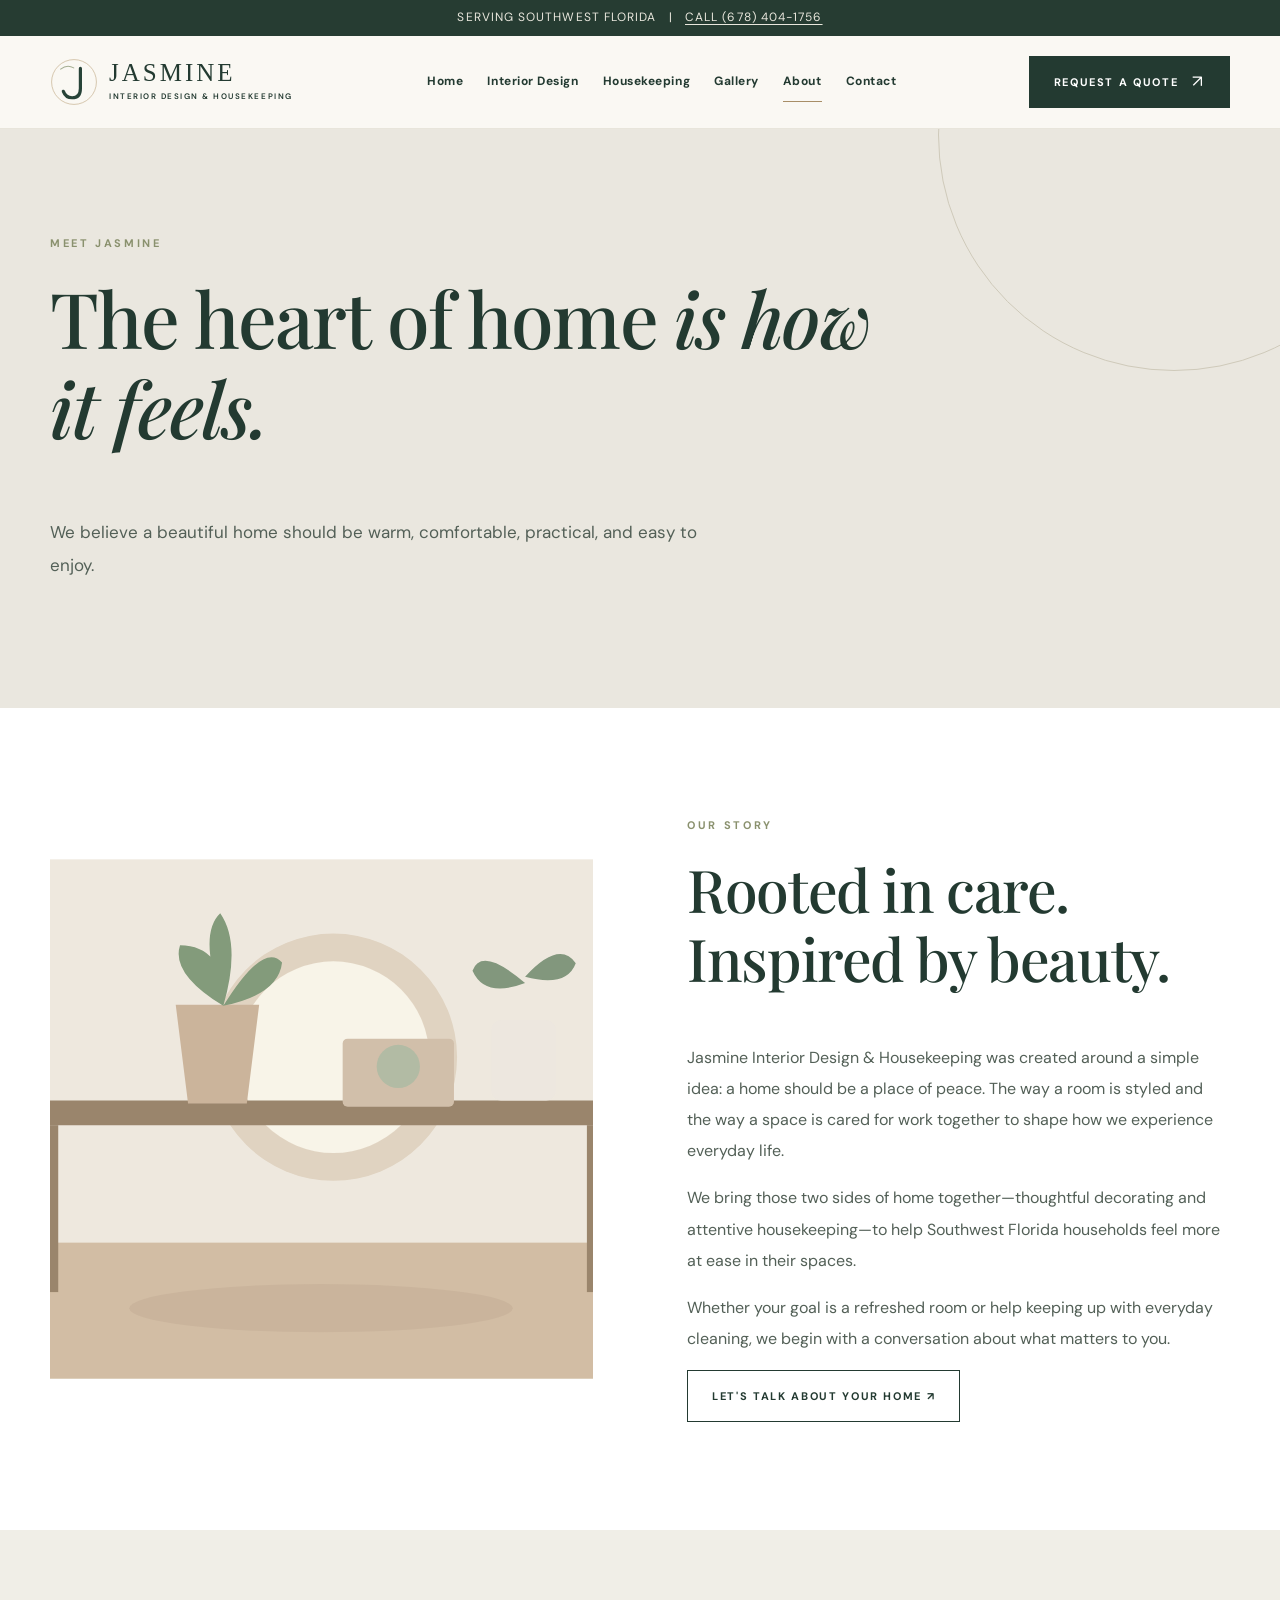
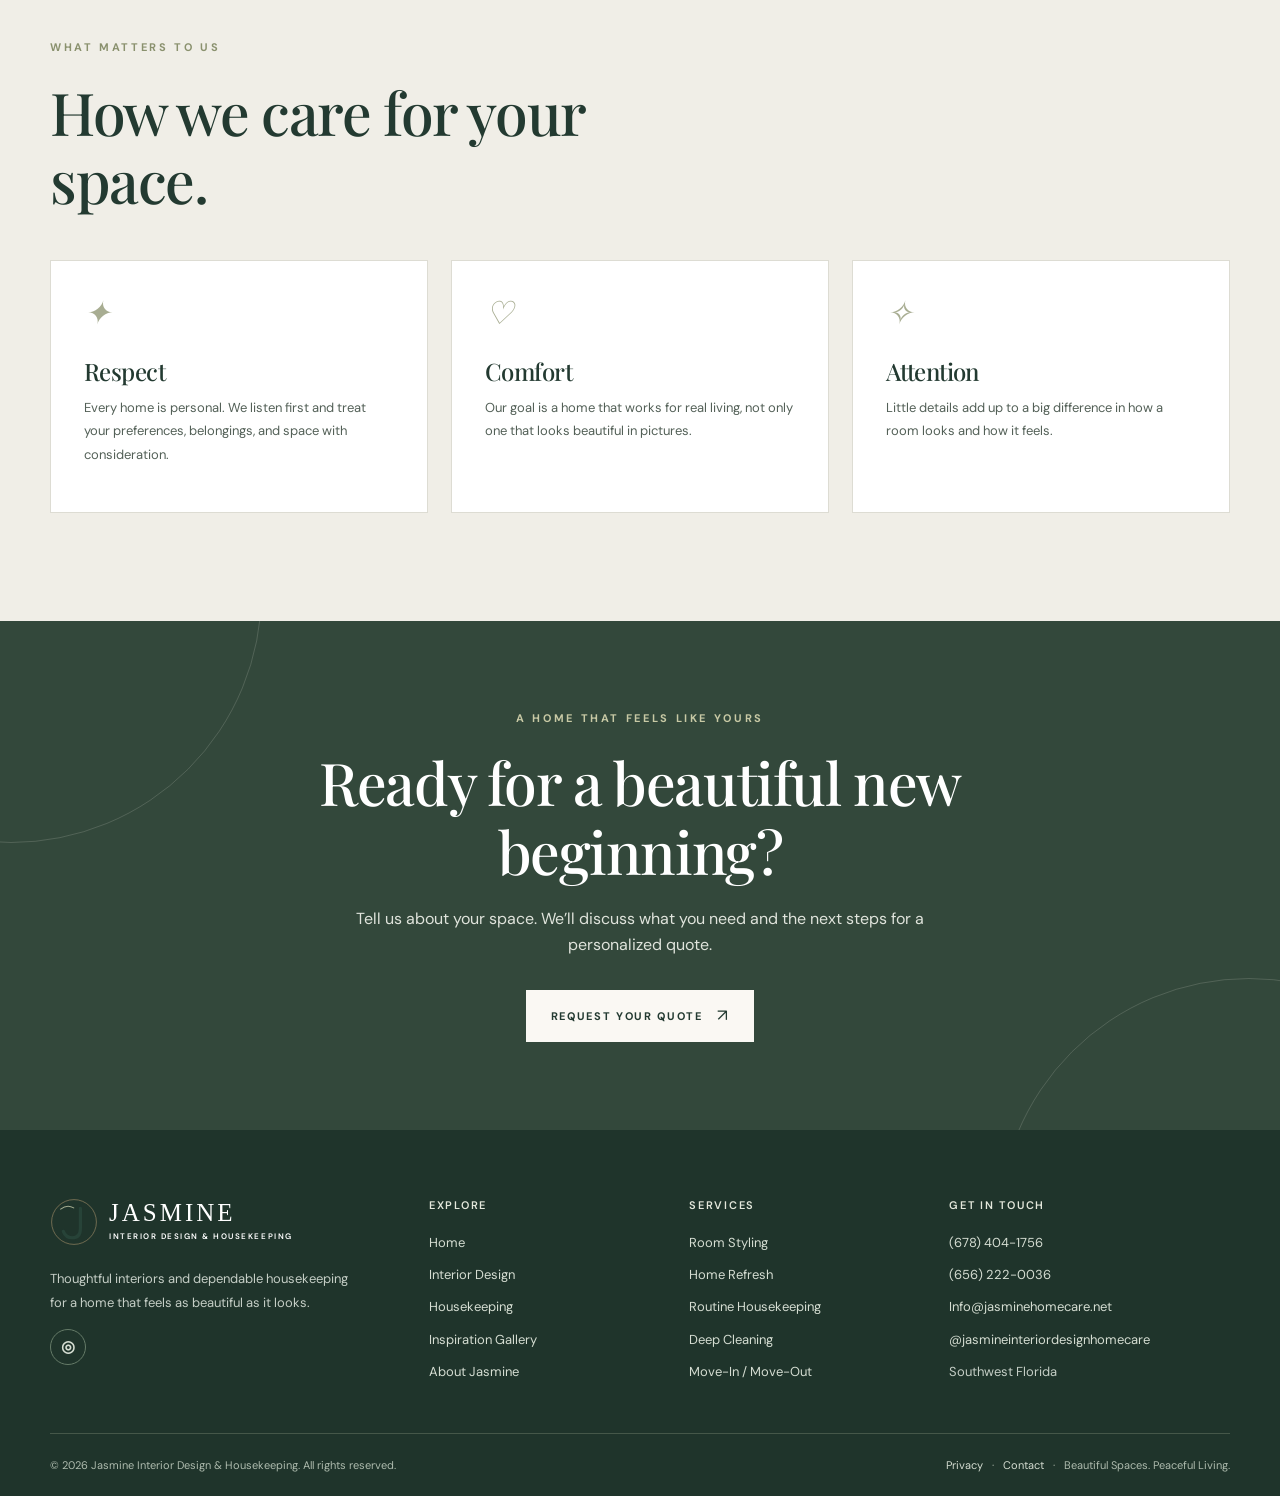
==== about.html @ 0d12ba1d "Initial commit via Netlify [skip ci]" ====
<!doctype html><html lang="en"><head><meta charset="utf-8"><meta name="viewport" content="width=device-width,initial-scale=1"><meta name="theme-color" content="#233a31"><title>About Jasmine | Interior Design &amp; Housekeeping</title><meta name="description" content="Learn about Jasmine Interior Design &amp; Housekeeping, serving Southwest Florida with thoughtful home styling and housekeeping."><link rel="icon" type="image/svg+xml" href="assets/favicon.svg"><link rel="canonical" href="https://jasminehomecare.net/about.html"><link rel="stylesheet" href="assets/site.css"><meta property="og:type" content="website"><meta property="og:title" content="About Jasmine | Interior Design &amp; Housekeeping"><meta property="og:description" content="Learn about Jasmine Interior Design &amp; Housekeeping, serving Southwest Florida with thoughtful home styling and housekeeping."><meta property="og:url" content="https://jasminehomecare.net/about.html"><script type="application/ld+json">{"@context":"https://schema.org","@type":"HomeAndConstructionBusiness","name":"Jasmine Interior Design & Housekeeping","url":"https://jasminehomecare.net","telephone":["+1-678-404-1756","+1-656-222-0036"],"email":"Info@jasminehomecare.net","areaServed":{"@type":"Place","name":"Southwest Florida"},"sameAs":["https://www.instagram.com/jasmineinteriordesignhomecare/"]}</script></head><body><a class="skip-link" href="#main">Skip to content</a><div class="site-announcement">SERVING SOUTHWEST FLORIDA &nbsp; | &nbsp; <a href="tel:+16784041756">CALL (678) 404-1756</a></div><header class="header"><div class="nav container"><a class="brand" href="index.html" aria-label="Jasmine home"><img class="brand-mark" src="assets/logo.svg" alt=""><span class="brand-copy">JASMINE<small>INTERIOR DESIGN & HOUSEKEEPING</small></span></a><nav id="site-menu" class="nav-links" aria-label="Main navigation"><a href="index.html">Home</a><a href="interior-design.html">Interior Design</a><a href="housekeeping.html">Housekeeping</a><a href="gallery.html">Gallery</a><a href="about.html" aria-current="page">About</a><a href="contact.html">Contact</a></nav><div class="nav-actions"><a href="contact.html" class="btn">Request a Quote <span class="arrow">↗</span></a><button class="mobile-toggle" type="button" aria-controls="site-menu" aria-expanded="false" aria-label="Open navigation">☰</button></div></div></header><main id="main"><section class="page-hero"><div class="container"><span class="eyebrow">MEET JASMINE</span><h1>The heart of home <em>is how it feels.</em></h1><p>We believe a beautiful home should be warm, comfortable, practical, and easy to enjoy.</p></div></section><section class="section section--white"><div class="container split-feature"><div><img class="" src="https://images.unsplash.com/photo-1600566753190-17f0baa2a6c3?auto=format&fit=crop&w=1100&q=82" data-fallback="assets/images/styling.svg" alt="Warm, welcoming interior accents" loading="lazy" decoding="async"></div><div><span class="eyebrow">OUR STORY</span><h2>Rooted in care.<br>Inspired by beauty.</h2><p>Jasmine Interior Design & Housekeeping was created around a simple idea: a home should be a place of peace. The way a room is styled and the way a space is cared for work together to shape how we experience everyday life.</p><p>We bring those two sides of home together—thoughtful decorating and attentive housekeeping—to help Southwest Florida households feel more at ease in their spaces.</p><p>Whether your goal is a refreshed room or help keeping up with everyday cleaning, we begin with a conversation about what matters to you.</p><a class="btn btn--outline" href="contact.html">Let's Talk About Your Home ↗</a></div></div></section><section class="section section--muted"><div class="container"><div class="section-heading"><div><span class="eyebrow">WHAT MATTERS TO US</span><h2>How we care for your space.</h2></div></div><div class="tiles"><div class="tile"><span class="tile-symbol">✦</span><h3>Respect</h3><p>Every home is personal. We listen first and treat your preferences, belongings, and space with consideration.</p></div><div class="tile"><span class="tile-symbol">♡</span><h3>Comfort</h3><p>Our goal is a home that works for real living, not only one that looks beautiful in pictures.</p></div><div class="tile"><span class="tile-symbol">✧</span><h3>Attention</h3><p>Little details add up to a big difference in how a room looks and how it feels.</p></div></div></div></section><section class="quote-banner"><div class="container"><span class="eyebrow">A HOME THAT FEELS LIKE YOURS</span><h2>Ready for a beautiful new beginning?</h2><p>Tell us about your space. We’ll discuss what you need and the next steps for a personalized quote.</p><a href="contact.html" class="btn btn--light">Request Your Quote <span class="arrow">↗</span></a></div></section></main><footer class="footer"><div class="container"><div class="footer-main"><div><a class="brand" href="index.html"><img class="brand-mark" src="assets/logo.svg" alt=""><span class="brand-copy">JASMINE<small>INTERIOR DESIGN & HOUSEKEEPING</small></span></a><p style="max-width:300px;margin-top:21px">Thoughtful interiors and dependable housekeeping for a home that feels as beautiful as it looks.</p><a class="social-circle" href="https://www.instagram.com/jasmineinteriordesignhomecare/" aria-label="Jasmine on Instagram" target="_blank" rel="noopener noreferrer">◎</a></div><div><h4>Explore</h4><div class="footer-links"><a href="index.html">Home</a><a href="interior-design.html">Interior Design</a><a href="housekeeping.html">Housekeeping</a><a href="gallery.html">Inspiration Gallery</a><a href="about.html">About Jasmine</a></div></div><div><h4>Services</h4><div class="footer-links"><a href="interior-design.html">Room Styling</a><a href="interior-design.html">Home Refresh</a><a href="housekeeping.html">Routine Housekeeping</a><a href="housekeeping.html">Deep Cleaning</a><a href="housekeeping.html">Move-In / Move-Out</a></div></div><div><h4>Get in touch</h4><div class="footer-links"><a href="tel:+16784041756">(678) 404-1756</a><a href="tel:+16562220036">(656) 222-0036</a><a href="mailto:Info@jasminehomecare.net">Info@jasminehomecare.net</a><a href="https://www.instagram.com/jasmineinteriordesignhomecare/" target="_blank" rel="noopener noreferrer">@jasmineinteriordesignhomecare</a><span style="font-size:13px;color:#c5cec6">Southwest Florida</span></div></div></div><div class="footer-bottom"><span>© <span id="year">2026</span> Jasmine Interior Design & Housekeeping. All rights reserved.</span><span><a href="privacy.html">Privacy</a> &nbsp; · &nbsp; <a href="contact.html">Contact</a> &nbsp; · &nbsp; Beautiful Spaces. Peaceful Living.</span></div></div></footer><script src="assets/site.js" defer></script><script>document.getElementById('year').textContent=new Date().getFullYear()</script></body></html>
---- assets/site.css ----
@import url('https://fonts.googleapis.com/css2?family=DM+Sans:wght@400;500;600;700&family=Manrope:wght@400;500;600;700&family=Playfair+Display:wght@400;500;600&display=swap');
:root{--ink:#233a31;--ink2:#45564d;--sage:#94a18b;--gold:#a88e67;--ivory:#f9f7f2;--cream:#efece4;--white:#fff;--line:#dddcd3;--radius:6px;--shadow:0 18px 55px rgba(22,40,30,.09)}*{box-sizing:border-box}html{scroll-behavior:smooth}body{margin:0;background:var(--ivory);color:var(--ink);font-family:'DM Sans',Arial,sans-serif;line-height:1.65}img{max-width:100%;display:block}a{color:inherit}button,input,select,textarea{font:inherit}button{cursor:pointer}h1,h2,h3,h4,p{margin-top:0}h1,h2,h3,.serif{font-family:'Playfair Display',Georgia,serif;font-weight:500;line-height:1.17;letter-spacing:-.024em}h1{font-size:clamp(3.2rem,6.1vw,6.8rem)}h2{font-size:clamp(2.35rem,4.6vw,4.35rem)}h3{font-size:clamp(1.45rem,2vw,2rem)}p{color:#536057}a{text-decoration:none}a:hover{color:#8b7758}.container{width:min(1180px,calc(100% - 52px));margin-inline:auto}.eyebrow{display:block;color:#8a916e;font-size:11px;letter-spacing:.24em;font-weight:700;text-transform:uppercase;margin-bottom:21px}.eyebrow--light{color:#dbd3b9}.site-announcement{background:#263c32;color:#e9e7dd;text-align:center;font-size:12px;padding:8px 18px;letter-spacing:.09em}.site-announcement a{text-decoration:underline;text-underline-offset:3px}.header{position:relative;z-index:10;background:#faf8f3;border-bottom:1px solid #e8e5db}.nav{height:92px;display:flex;align-items:center;justify-content:space-between;gap:30px}.brand{display:flex;align-items:center;gap:11px;min-width:245px}.brand-mark{width:48px;height:48px;flex:0 0 auto}.brand-copy{font-family:Georgia,serif;font-size:25px;line-height:1;letter-spacing:.12em;color:var(--ink)}.brand-copy small{font:600 8px/1.7 'DM Sans',sans-serif;letter-spacing:.19em;display:block;margin-top:5px}.nav-links{display:flex;align-items:center;gap:24px}.nav-links a{font-size:12px;font-weight:700;white-space:nowrap;letter-spacing:.045em;position:relative}.nav-links a[aria-current="page"]:after{content:'';position:absolute;left:0;right:0;bottom:-10px;height:1px;background:var(--gold)}.nav-actions{display:flex;align-items:center;gap:12px}.btn{display:inline-flex;align-items:center;justify-content:center;gap:14px;min-height:52px;padding:15px 24px;background:var(--ink);border:1px solid var(--ink);color:white;font-size:11px;letter-spacing:.15em;text-transform:uppercase;font-weight:700;transition:transform .22s,background .22s,color .22s;white-space:nowrap}.btn:hover{transform:translateY(-2px);background:#3c5749;color:#fff}.btn--outline{background:transparent;border-color:var(--ink);color:var(--ink)}.btn--outline:hover{color:white;background:var(--ink)}.btn--light{background:#faf8f3;color:var(--ink);border-color:#faf8f3}.btn--light:hover{color:var(--ink);background:#e6dfd1}.arrow{font-size:17px;font-weight:400;line-height:1}.mobile-toggle{display:none;background:none;border:none;padding:8px;color:var(--ink);font-size:24px}.hero{position:relative;min-height:705px;display:grid;grid-template-columns:47% 53%;background:var(--cream);overflow:hidden}.hero-copy{z-index:1;display:flex;flex-direction:column;justify-content:center;padding:70px max(45px,calc((100vw - 1180px)/2)) 70px max(26px,calc((100vw - 1180px)/2));padding-right:35px}.hero-copy h1{margin:0 0 30px;max-width:600px}.hero-copy h1 em{font-style:italic;color:#87977d}.hero-copy p{font-size:16px;max-width:410px;line-height:1.85}.hero-buttons{display:flex;flex-wrap:wrap;gap:13px;margin-top:30px}.hero-photo{position:relative;min-height:560px}.cover-photo{position:absolute;inset:0;width:100%;height:100%;object-fit:cover}.hero-photo:after{content:'';position:absolute;inset:0;background:linear-gradient(90deg,rgba(239,236,228,.07),transparent 35%)}.float-caption{position:absolute;left:-50px;bottom:43px;z-index:1;background:#fffaf3;padding:25px 30px;box-shadow:var(--shadow);min-width:238px}.float-caption b{display:block;font:italic 24px Georgia,serif}.float-caption span{font-size:11px;color:#788073;text-transform:uppercase;letter-spacing:.13em}.trust-strip{background:#faf9f5;border-bottom:1px solid var(--line)}.trust-inner{display:grid;grid-template-columns:repeat(3,1fr);gap:18px;padding:30px 0}.trust-inner div{display:flex;align-items:center;justify-content:center;gap:15px;border-right:1px solid var(--line);font-size:12px;letter-spacing:.07em;font-weight:700}.trust-inner div:last-child{border:0}.mini-icon{width:33px;height:33px;border-radius:50%;display:grid;place-items:center;background:#eaece3;color:#778a72;font-size:19px}.section{padding:108px 0}.section--muted{background:#f0eee7}.section--white{background:white}.section-heading{display:flex;justify-content:space-between;align-items:end;gap:28px;margin-bottom:45px}.section-heading h2{max-width:650px;margin-bottom:0}.section-heading p{max-width:355px;margin-bottom:2px}.card-grid{display:grid;grid-template-columns:repeat(2,1fr);gap:27px}.service-card{background:white;border:1px solid #e8e5de;overflow:hidden}.photo-box{position:relative;overflow:hidden;background:#e5e4d9}.service-card .photo-box{height:330px}.photo-box img{width:100%;height:100%;object-fit:cover;transition:transform .55s}.service-card:hover img,.gallery-card:hover img{transform:scale(1.045)}.service-card-copy{padding:32px 35px 38px;display:flex;justify-content:space-between;gap:25px;align-items:center}.service-card-copy p{font-size:14px;margin:9px 0 0}.text-link{font-size:11px;text-transform:uppercase;letter-spacing:.15em;border-bottom:1px solid currentColor;padding-bottom:7px;font-weight:700;white-space:nowrap}.intro-grid{display:grid;grid-template-columns:1fr 1fr;gap:9%;align-items:center}.intro-visual{position:relative;padding:0 0 36px 40px}.intro-visual:before{content:'';position:absolute;left:0;top:40px;bottom:0;right:40px;border:1px solid #b4aa94}.intro-visual img{position:relative;width:100%;height:580px;object-fit:cover}.intro-text p{max-width:525px;line-height:1.95}.detail-list{display:grid;grid-template-columns:repeat(2,1fr);gap:17px 29px;margin:36px 0}.detail-list span{font-size:13px;font-weight:700;display:flex;align-items:center;gap:10px}.detail-list span:before{content:'✦';color:#9a9c77;font-size:14px}.numbers{background:var(--ink);color:white;padding:70px 0}.numbers-inner{display:grid;grid-template-columns:repeat(3,1fr);gap:36px;text-align:center}.numbers b{display:block;font:400 36px Georgia,serif;margin-bottom:8px}.numbers span{color:#d5dbd2;font-size:12px;letter-spacing:.09em}.steps{display:grid;grid-template-columns:repeat(3,1fr);gap:32px}.step{border-top:1px solid #c9c9be;padding-top:25px}.step-num{font:italic 37px Georgia,serif;color:#a3aa96;display:block;margin-bottom:20px}.step p{font-size:14px}.quote-banner{background:#33483b;color:white;padding:88px 0;text-align:center;position:relative;overflow:hidden}.quote-banner:before,.quote-banner:after{content:'';position:absolute;border:1px solid rgba(222,223,210,.18);width:500px;height:500px;border-radius:50%;top:-280px;left:-240px}.quote-banner:after{left:auto;right:-220px;top:auto;bottom:-350px}.quote-banner .eyebrow{color:#c8c9a5}.quote-banner h2{max-width:780px;margin:0 auto 20px}.quote-banner p{color:#e0e4dc;max-width:580px;margin:0 auto 31px}.footer{background:#1f342b;color:#e4e8dc;padding:68px 0 22px}.footer-main{display:grid;grid-template-columns:1.55fr 1fr 1fr 1.3fr;gap:44px}.footer h4{font:600 11px 'DM Sans',sans-serif;letter-spacing:.16em;text-transform:uppercase;margin-bottom:20px}.footer p{color:#c5cec6;font-size:13px;line-height:1.9}.footer a{color:#d5ddd2;font-size:13px}.footer a:hover{color:white;text-decoration:underline}.footer .brand-copy{color:white}.footer-links{display:grid;gap:11px}.footer-bottom{display:flex;justify-content:space-between;gap:20px;border-top:1px solid #455749;margin-top:50px;padding-top:22px;font-size:11px;color:#aebbae}.footer-bottom a{font-size:11px}.page-hero{background:#eae7df;padding:105px 0 110px;position:relative;overflow:hidden}.page-hero:after{content:'';width:470px;height:470px;border:1px solid #cfcaba;position:absolute;right:-130px;top:-230px;border-radius:50%}.page-hero .container{position:relative;z-index:1}.page-hero h1{font-size:clamp(3.6rem,6vw,6.5rem);max-width:830px}.page-hero p{max-width:650px;font-size:17px;line-height:1.9}.split-feature{display:grid;grid-template-columns:1fr 1fr;align-items:center;gap:8%}.split-feature img{height:520px;width:100%;object-fit:cover}.split-feature p{line-height:1.95}.pill-label{font-size:11px;text-transform:uppercase;letter-spacing:.18em;color:var(--gold);font-weight:700}.tiles{display:grid;grid-template-columns:repeat(3,1fr);gap:23px}.tile{background:white;border:1px solid var(--line);padding:33px;min-height:245px}.tile .tile-symbol{font:italic 32px Georgia,serif;color:#a8ad92}.tile h3{font-size:24px;margin-top:24px;margin-bottom:11px}.tile p{font-size:13px;line-height:1.8}.gallery-grid{display:grid;grid-template-columns:repeat(3,1fr);gap:23px}.gallery-card{background:#fff;border:1px solid var(--line)}.gallery-card .photo-box{height:255px}.gallery-card div:last-child{padding:19px 23px}.gallery-card h3{font-size:21px;margin:0 0 5px}.gallery-card p{font-size:12px;margin:0}.filters{display:flex;gap:9px;flex-wrap:wrap;margin:0 0 30px}.filter-btn{padding:11px 18px;background:transparent;border:1px solid #bbc1b4;font-size:12px;color:var(--ink)}.filter-btn[aria-pressed="true"]{background:var(--ink);color:#fff;border-color:var(--ink)}.notice{padding:16px 22px;background:#e5ebe2;font-size:13px;border-left:3px solid #8a9a84;color:#405347;margin-bottom:34px}.contact-layout{display:grid;grid-template-columns:1fr 1.22fr;gap:8%;align-items:start}.contact-aside{padding-top:10px}.contact-aside h2{font-size:clamp(2.4rem,4vw,4rem)}.contact-details{display:grid;gap:24px;margin-top:38px}.contact-item{padding-bottom:21px;border-bottom:1px solid var(--line)}.contact-item small{font-size:10px;letter-spacing:.17em;color:#859083;text-transform:uppercase;font-weight:700;display:block;margin-bottom:8px}.contact-item a{font-size:18px}.contact-form{background:white;border:1px solid #e1dfd5;padding:42px;box-shadow:var(--shadow)}.contact-form h3{margin-bottom:8px;font-size:32px}.contact-form p{font-size:13px;margin-bottom:27px}.form-grid{display:grid;grid-template-columns:1fr 1fr;gap:20px}.form-field{display:flex;flex-direction:column;gap:7px;margin-bottom:19px}.form-field.full{grid-column:1/-1}.form-field label{font-weight:700;color:#3d5043;font-size:12px}.form-field input,.form-field select,.form-field textarea{width:100%;padding:14px 15px;border:1px solid #d5d8ce;border-radius:0;background:#fbfaf7;color:var(--ink);outline-offset:2px;font-size:14px}.form-field textarea{min-height:122px;resize:vertical}.form-field input:focus,.form-field select:focus,.form-field textarea:focus{border-color:#7f8e79;outline:2px solid #c5d1c1}.form-note{font-size:12px;color:#718071;margin:17px 0 0}.form-actions{display:flex;flex-wrap:wrap;gap:10px;align-items:center}.status{margin-top:12px;font-size:13px;min-height:20px}.faq{max-width:900px;margin:auto}.faq details{border-bottom:1px solid var(--line);padding:22px 0}.faq summary{cursor:pointer;font:500 22px Georgia,serif;list-style:none;display:flex;justify-content:space-between;gap:20px}.faq summary::-webkit-details-marker{display:none}.faq summary:after{content:'+';font:400 24px sans-serif}.faq details[open] summary:after{content:'−'}.faq details p{padding-top:16px;font-size:14px;margin:0;line-height:1.9;max-width:720px}.social-circle{border:1px solid #657b68;border-radius:50%;width:36px;height:36px;display:inline-flex;align-items:center;justify-content:center;font-weight:700;font-size:16px!important}.skip-link{position:absolute;left:-9999px;top:10px;background:white;padding:12px;z-index:100}.skip-link:focus{left:10px}.img-caption{font-size:11px;color:#69766c;letter-spacing:.04em;margin-top:12px}.small-list{padding-left:20px;color:#536057;font-size:14px;line-height:2}.legal{max-width:840px}.legal h2{font-size:32px;margin-top:35px}.legal p,.legal li{font-size:14px;line-height:1.9}.spacer{height:15px}@media(max-width:1150px){.nav-links{gap:15px}.nav-links a{font-size:11px}.brand{min-width:210px}.brand-copy{font-size:22px}.nav-actions .btn{padding:12px 14px}.footer-main{gap:26px}}@media(max-width:990px){.nav{height:80px}.mobile-toggle{display:block}.nav-links{position:absolute;display:none;top:100%;left:0;right:0;background:#faf8f3;padding:25px 26px 30px;box-shadow:0 20px 30px #00000017;border-bottom:1px solid var(--line);flex-direction:column;align-items:stretch;gap:20px}.nav-links.is-open{display:flex}.nav-links a{font-size:14px}.nav-links a[aria-current="page"]:after{bottom:-4px;right:auto;width:36px}.hero{grid-template-columns:50% 50%;min-height:600px}.hero-copy{padding-left:27px}.hero-copy h1{font-size:clamp(3.1rem,5vw,5rem)}.float-caption{left:18px}.footer-main{grid-template-columns:repeat(2,1fr)}.section{padding:75px 0}.contact-layout{gap:35px}}@media(max-width:700px){.container{width:min(100% - 36px,1180px)}.site-announcement{font-size:10px}.nav-actions .btn{display:none}.nav{height:72px}.brand{min-width:0}.brand-mark{height:41px;width:41px}.brand-copy{font-size:21px}.brand-copy small{font-size:7px}.hero{display:flex;flex-direction:column;min-height:0}.hero-copy{order:2;padding:53px 22px 65px}.hero-copy h1{font-size:clamp(3.55rem,13vw,5.3rem)}.hero-photo{order:1;min-height:370px}.float-caption{left:auto;right:18px;bottom:-18px;padding:17px 20px;min-width:190px}.float-caption b{font-size:20px}.trust-inner{grid-template-columns:1fr;gap:10px;padding:20px 0}.trust-inner div{justify-content:flex-start;border:none;padding:6px}.section{padding:69px 0}.section-heading{align-items:start;flex-direction:column;margin-bottom:30px;gap:15px}.section-heading h2{font-size:clamp(2.55rem,10vw,4rem)}.card-grid,.intro-grid,.split-feature,.contact-layout{grid-template-columns:1fr;gap:40px}.service-card .photo-box{height:270px}.service-card-copy{padding:25px;align-items:start;flex-direction:column;gap:12px}.intro-visual{padding:0 0 25px 25px}.intro-visual img,.split-feature img{height:370px}.detail-list{grid-template-columns:1fr 1fr;gap:15px}.steps,.tiles,.gallery-grid{grid-template-columns:1fr}.numbers-inner{grid-template-columns:1fr;gap:27px}.numbers{padding:45px 0}.quote-banner{padding:75px 0}.quote-banner h2{font-size:2.8rem}.page-hero{padding:70px 0}.page-hero h1{font-size:clamp(3.1rem,12vw,5rem)}.footer-main{grid-template-columns:1fr 1fr;gap:35px}.footer-main>div:first-child{grid-column:1/-1}.footer-bottom{flex-direction:column}.gallery-card .photo-box{height:290px}.contact-form{padding:25px 22px}.form-grid{grid-template-columns:1fr;gap:0}.form-field.full{grid-column:auto}.faq summary{font-size:19px}}@media(max-width:420px){.footer-main{grid-template-columns:1fr}.hero-buttons{align-items:stretch;flex-direction:column}.btn{width:100%}.detail-list{grid-template-columns:1fr}.float-caption{bottom:-27px}.hero-copy{padding-top:62px}}@media(prefers-reduced-motion:reduce){html{scroll-behavior:auto}*,*:before,*:after{animation-duration:.01ms!important;transition-duration:.01ms!important}}
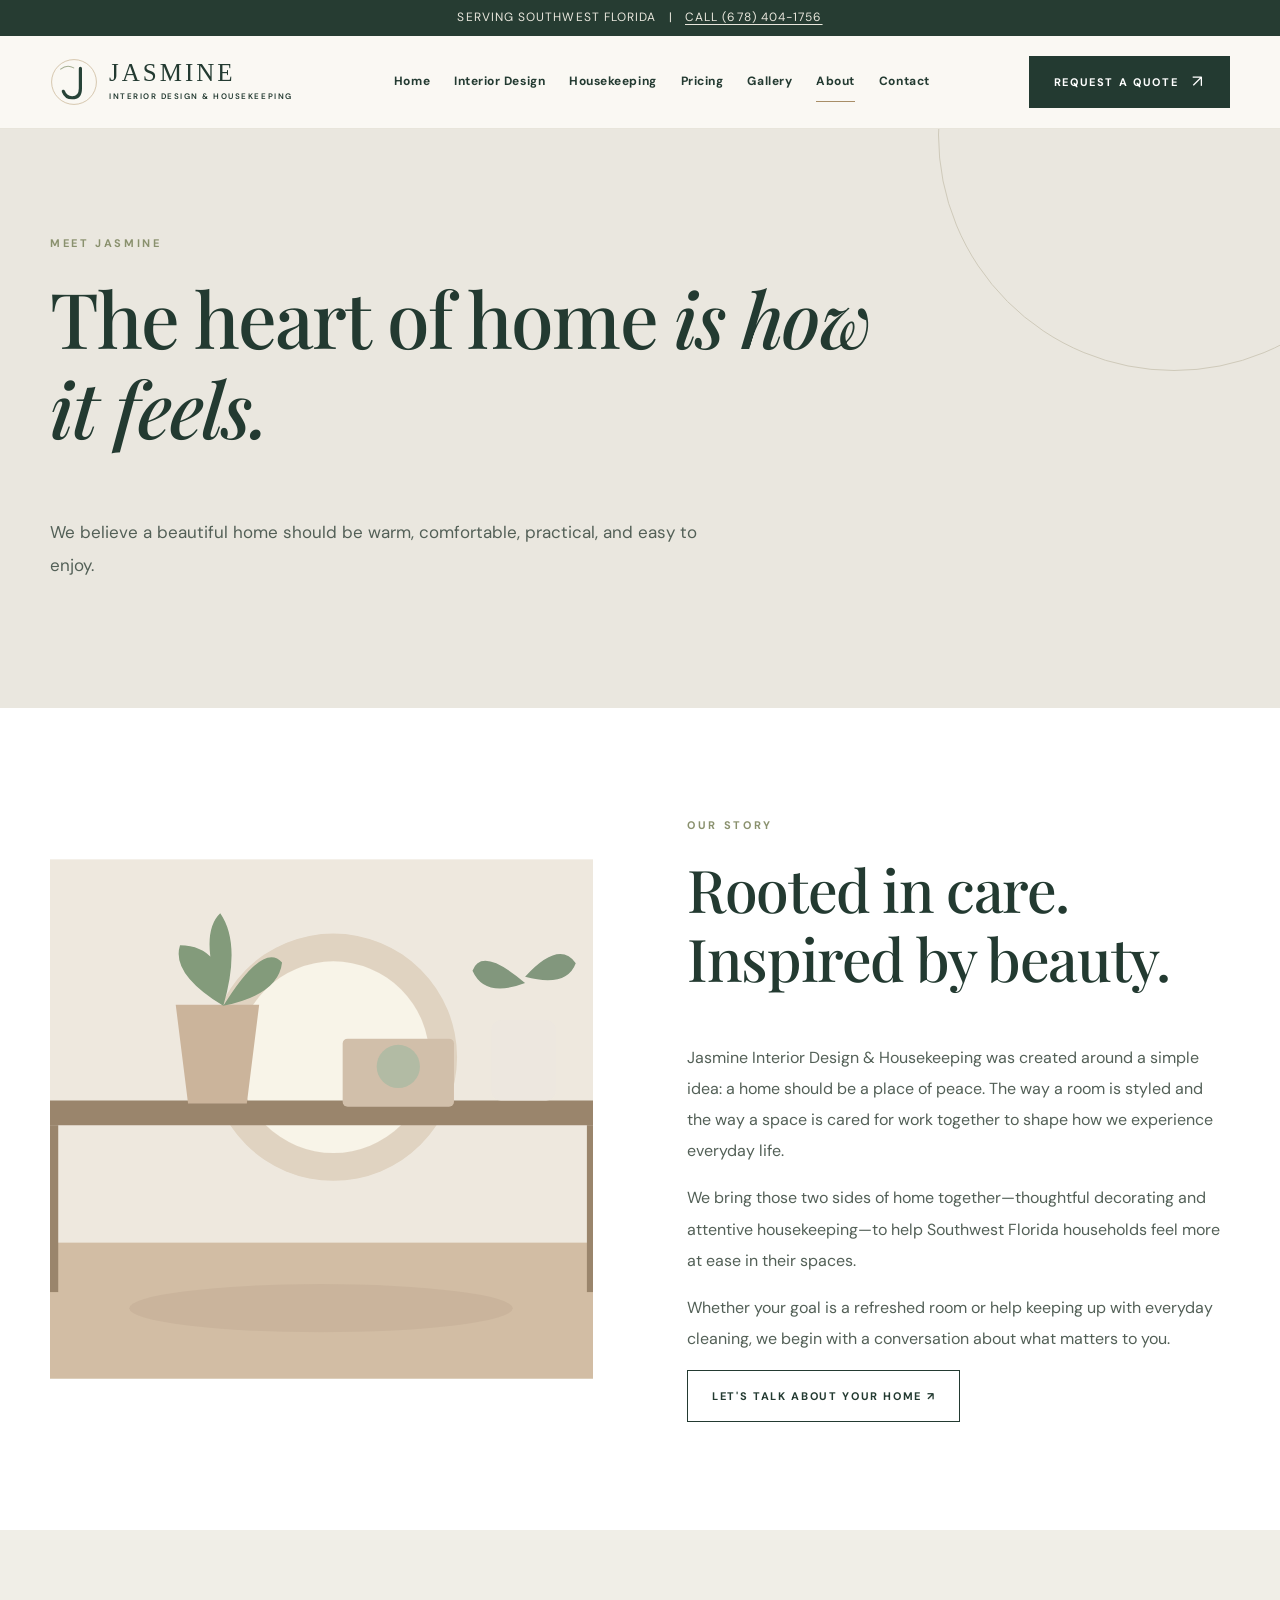
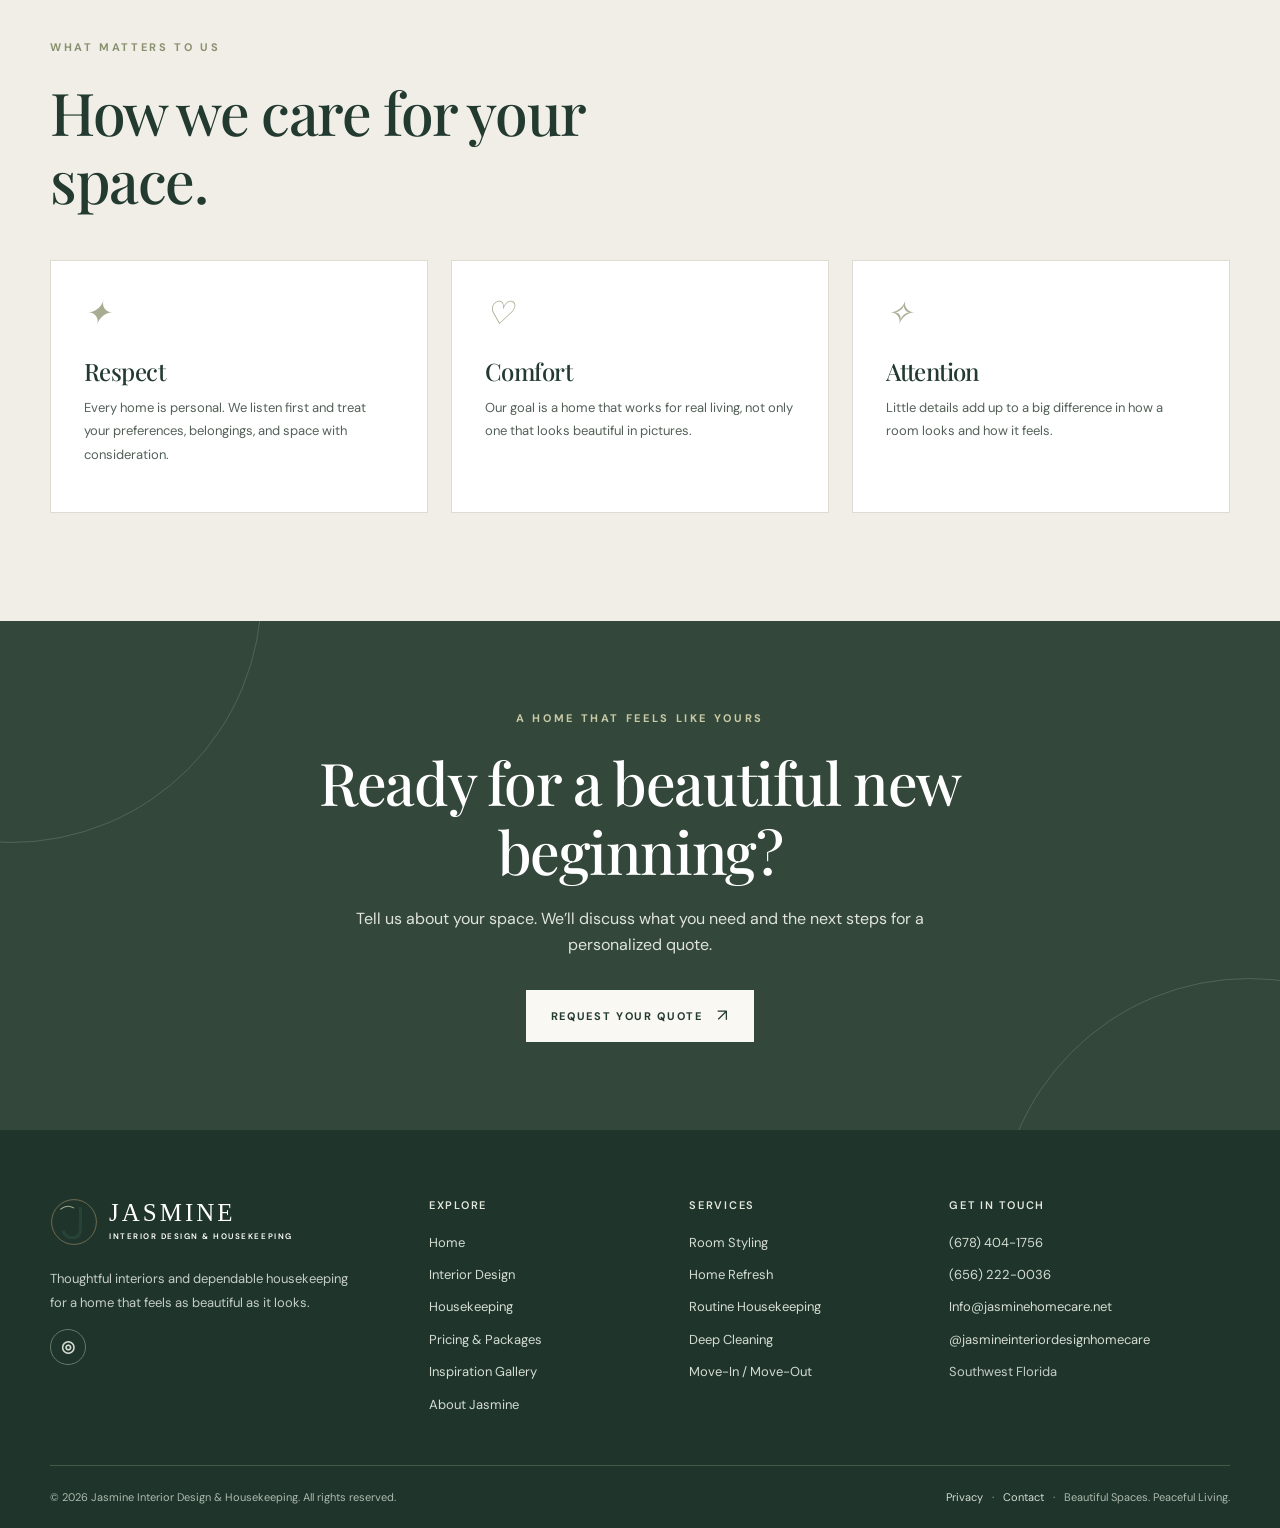
==== commit 62f9a392: "feat(pricing): about.html" ====
--- a/about.html
+++ b/about.html
@@ -1 +1 @@
-<!doctype html><html lang="en"><head><meta charset="utf-8"><meta name="viewport" content="width=device-width,initial-scale=1"><meta name="theme-color" content="#233a31"><title>About Jasmine | Interior Design &amp; Housekeeping</title><meta name="description" content="Learn about Jasmine Interior Design &amp; Housekeeping, serving Southwest Florida with thoughtful home styling and housekeeping."><link rel="icon" type="image/svg+xml" href="assets/favicon.svg"><link rel="canonical" href="https://jasminehomecare.net/about.html"><link rel="stylesheet" href="assets/site.css"><meta property="og:type" content="website"><meta property="og:title" content="About Jasmine | Interior Design &amp; Housekeeping"><meta property="og:description" content="Learn about Jasmine Interior Design &amp; Housekeeping, serving Southwest Florida with thoughtful home styling and housekeeping."><meta property="og:url" content="https://jasminehomecare.net/about.html"><script type="application/ld+json">{"@context":"https://schema.org","@type":"HomeAndConstructionBusiness","name":"Jasmine Interior Design & Housekeeping","url":"https://jasminehomecare.net","telephone":["+1-678-404-1756","+1-656-222-0036"],"email":"Info@jasminehomecare.net","areaServed":{"@type":"Place","name":"Southwest Florida"},"sameAs":["https://www.instagram.com/jasmineinteriordesignhomecare/"]}</script></head><body><a class="skip-link" href="#main">Skip to content</a><div class="site-announcement">SERVING SOUTHWEST FLORIDA &nbsp; | &nbsp; <a href="tel:+16784041756">CALL (678) 404-1756</a></div><header class="header"><div class="nav container"><a class="brand" href="index.html" aria-label="Jasmine home"><img class="brand-mark" src="assets/logo.svg" alt=""><span class="brand-copy">JASMINE<small>INTERIOR DESIGN & HOUSEKEEPING</small></span></a><nav id="site-menu" class="nav-links" aria-label="Main navigation"><a href="index.html">Home</a><a href="interior-design.html">Interior Design</a><a href="housekeeping.html">Housekeeping</a><a href="gallery.html">Gallery</a><a href="about.html" aria-current="page">About</a><a href="contact.html">Contact</a></nav><div class="nav-actions"><a href="contact.html" class="btn">Request a Quote <span class="arrow">↗</span></a><button class="mobile-toggle" type="button" aria-controls="site-menu" aria-expanded="false" aria-label="Open navigation">☰</button></div></div></header><main id="main"><section class="page-hero"><div class="container"><span class="eyebrow">MEET JASMINE</span><h1>The heart of home <em>is how it feels.</em></h1><p>We believe a beautiful home should be warm, comfortable, practical, and easy to enjoy.</p></div></section><section class="section section--white"><div class="container split-feature"><div><img class="" src="https://images.unsplash.com/photo-1600566753190-17f0baa2a6c3?auto=format&fit=crop&w=1100&q=82" data-fallback="assets/images/styling.svg" alt="Warm, welcoming interior accents" loading="lazy" decoding="async"></div><div><span class="eyebrow">OUR STORY</span><h2>Rooted in care.<br>Inspired by beauty.</h2><p>Jasmine Interior Design & Housekeeping was created around a simple idea: a home should be a place of peace. The way a room is styled and the way a space is cared for work together to shape how we experience everyday life.</p><p>We bring those two sides of home together—thoughtful decorating and attentive housekeeping—to help Southwest Florida households feel more at ease in their spaces.</p><p>Whether your goal is a refreshed room or help keeping up with everyday cleaning, we begin with a conversation about what matters to you.</p><a class="btn btn--outline" href="contact.html">Let's Talk About Your Home ↗</a></div></div></section><section class="section section--muted"><div class="container"><div class="section-heading"><div><span class="eyebrow">WHAT MATTERS TO US</span><h2>How we care for your space.</h2></div></div><div class="tiles"><div class="tile"><span class="tile-symbol">✦</span><h3>Respect</h3><p>Every home is personal. We listen first and treat your preferences, belongings, and space with consideration.</p></div><div class="tile"><span class="tile-symbol">♡</span><h3>Comfort</h3><p>Our goal is a home that works for real living, not only one that looks beautiful in pictures.</p></div><div class="tile"><span class="tile-symbol">✧</span><h3>Attention</h3><p>Little details add up to a big difference in how a room looks and how it feels.</p></div></div></div></section><section class="quote-banner"><div class="container"><span class="eyebrow">A HOME THAT FEELS LIKE YOURS</span><h2>Ready for a beautiful new beginning?</h2><p>Tell us about your space. We’ll discuss what you need and the next steps for a personalized quote.</p><a href="contact.html" class="btn btn--light">Request Your Quote <span class="arrow">↗</span></a></div></section></main><footer class="footer"><div class="container"><div class="footer-main"><div><a class="brand" href="index.html"><img class="brand-mark" src="assets/logo.svg" alt=""><span class="brand-copy">JASMINE<small>INTERIOR DESIGN & HOUSEKEEPING</small></span></a><p style="max-width:300px;margin-top:21px">Thoughtful interiors and dependable housekeeping for a home that feels as beautiful as it looks.</p><a class="social-circle" href="https://www.instagram.com/jasmineinteriordesignhomecare/" aria-label="Jasmine on Instagram" target="_blank" rel="noopener noreferrer">◎</a></div><div><h4>Explore</h4><div class="footer-links"><a href="index.html">Home</a><a href="interior-design.html">Interior Design</a><a href="housekeeping.html">Housekeeping</a><a href="gallery.html">Inspiration Gallery</a><a href="about.html">About Jasmine</a></div></div><div><h4>Services</h4><div class="footer-links"><a href="interior-design.html">Room Styling</a><a href="interior-design.html">Home Refresh</a><a href="housekeeping.html">Routine Housekeeping</a><a href="housekeeping.html">Deep Cleaning</a><a href="housekeeping.html">Move-In / Move-Out</a></div></div><div><h4>Get in touch</h4><div class="footer-links"><a href="tel:+16784041756">(678) 404-1756</a><a href="tel:+16562220036">(656) 222-0036</a><a href="mailto:Info@jasminehomecare.net">Info@jasminehomecare.net</a><a href="https://www.instagram.com/jasmineinteriordesignhomecare/" target="_blank" rel="noopener noreferrer">@jasmineinteriordesignhomecare</a><span style="font-size:13px;color:#c5cec6">Southwest Florida</span></div></div></div><div class="footer-bottom"><span>© <span id="year">2026</span> Jasmine Interior Design & Housekeeping. All rights reserved.</span><span><a href="privacy.html">Privacy</a> &nbsp; · &nbsp; <a href="contact.html">Contact</a> &nbsp; · &nbsp; Beautiful Spaces. Peaceful Living.</span></div></div></footer><script src="assets/site.js" defer></script><script>document.getElementById('year').textContent=new Date().getFullYear()</script></body></html>+<!doctype html><html lang="en"><head><meta charset="utf-8"><meta name="viewport" content="width=device-width,initial-scale=1"><meta name="theme-color" content="#233a31"><title>About Jasmine | Interior Design &amp; Housekeeping</title><meta name="description" content="Learn about Jasmine Interior Design &amp; Housekeeping, serving Southwest Florida with thoughtful home styling and housekeeping."><link rel="icon" type="image/svg+xml" href="assets/favicon.svg"><link rel="canonical" href="https://jasminehomecare.net/about.html"><link rel="stylesheet" href="assets/site.css"><meta property="og:type" content="website"><meta property="og:title" content="About Jasmine | Interior Design &amp; Housekeeping"><meta property="og:description" content="Learn about Jasmine Interior Design &amp; Housekeeping, serving Southwest Florida with thoughtful home styling and housekeeping."><meta property="og:url" content="https://jasminehomecare.net/about.html"><script type="application/ld+json">{"@context":"https://schema.org","@type":"HomeAndConstructionBusiness","name":"Jasmine Interior Design & Housekeeping","url":"https://jasminehomecare.net","telephone":["+1-678-404-1756","+1-656-222-0036"],"email":"Info@jasminehomecare.net","areaServed":{"@type":"Place","name":"Southwest Florida"},"sameAs":["https://www.instagram.com/jasmineinteriordesignhomecare/"]}</script></head><body><a class="skip-link" href="#main">Skip to content</a><div class="site-announcement">SERVING SOUTHWEST FLORIDA &nbsp; | &nbsp; <a href="tel:+16784041756">CALL (678) 404-1756</a></div><header class="header"><div class="nav container"><a class="brand" href="index.html" aria-label="Jasmine home"><img class="brand-mark" src="assets/logo.svg" alt=""><span class="brand-copy">JASMINE<small>INTERIOR DESIGN & HOUSEKEEPING</small></span></a><nav id="site-menu" class="nav-links" aria-label="Main navigation"><a href="index.html">Home</a><a href="interior-design.html">Interior Design</a><a href="housekeeping.html">Housekeeping</a><a href="pricing.html">Pricing</a><a href="gallery.html">Gallery</a><a href="about.html" aria-current="page">About</a><a href="contact.html">Contact</a></nav><div class="nav-actions"><a href="contact.html" class="btn">Request a Quote <span class="arrow">↗</span></a><button class="mobile-toggle" type="button" aria-controls="site-menu" aria-expanded="false" aria-label="Open navigation">☰</button></div></div></header><main id="main"><section class="page-hero"><div class="container"><span class="eyebrow">MEET JASMINE</span><h1>The heart of home <em>is how it feels.</em></h1><p>We believe a beautiful home should be warm, comfortable, practical, and easy to enjoy.</p></div></section><section class="section section--white"><div class="container split-feature"><div><img class="" src="https://images.unsplash.com/photo-1600566753190-17f0baa2a6c3?auto=format&fit=crop&w=1100&q=82" data-fallback="assets/images/styling.svg" alt="Warm, welcoming interior accents" loading="lazy" decoding="async"></div><div><span class="eyebrow">OUR STORY</span><h2>Rooted in care.<br>Inspired by beauty.</h2><p>Jasmine Interior Design & Housekeeping was created around a simple idea: a home should be a place of peace. The way a room is styled and the way a space is cared for work together to shape how we experience everyday life.</p><p>We bring those two sides of home together—thoughtful decorating and attentive housekeeping—to help Southwest Florida households feel more at ease in their spaces.</p><p>Whether your goal is a refreshed room or help keeping up with everyday cleaning, we begin with a conversation about what matters to you.</p><a class="btn btn--outline" href="contact.html">Let's Talk About Your Home ↗</a></div></div></section><section class="section section--muted"><div class="container"><div class="section-heading"><div><span class="eyebrow">WHAT MATTERS TO US</span><h2>How we care for your space.</h2></div></div><div class="tiles"><div class="tile"><span class="tile-symbol">✦</span><h3>Respect</h3><p>Every home is personal. We listen first and treat your preferences, belongings, and space with consideration.</p></div><div class="tile"><span class="tile-symbol">♡</span><h3>Comfort</h3><p>Our goal is a home that works for real living, not only one that looks beautiful in pictures.</p></div><div class="tile"><span class="tile-symbol">✧</span><h3>Attention</h3><p>Little details add up to a big difference in how a room looks and how it feels.</p></div></div></div></section><section class="quote-banner"><div class="container"><span class="eyebrow">A HOME THAT FEELS LIKE YOURS</span><h2>Ready for a beautiful new beginning?</h2><p>Tell us about your space. We’ll discuss what you need and the next steps for a personalized quote.</p><a href="contact.html" class="btn btn--light">Request Your Quote <span class="arrow">↗</span></a></div></section></main><footer class="footer"><div class="container"><div class="footer-main"><div><a class="brand" href="index.html"><img class="brand-mark" src="assets/logo.svg" alt=""><span class="brand-copy">JASMINE<small>INTERIOR DESIGN & HOUSEKEEPING</small></span></a><p style="max-width:300px;margin-top:21px">Thoughtful interiors and dependable housekeeping for a home that feels as beautiful as it looks.</p><a class="social-circle" href="https://www.instagram.com/jasmineinteriordesignhomecare/" aria-label="Jasmine on Instagram" target="_blank" rel="noopener noreferrer">◎</a></div><div><h4>Explore</h4><div class="footer-links"><a href="index.html">Home</a><a href="interior-design.html">Interior Design</a><a href="housekeeping.html">Housekeeping</a><a href="pricing.html">Pricing &amp; Packages</a><a href="gallery.html">Inspiration Gallery</a><a href="about.html">About Jasmine</a></div></div><div><h4>Services</h4><div class="footer-links"><a href="interior-design.html">Room Styling</a><a href="interior-design.html">Home Refresh</a><a href="housekeeping.html">Routine Housekeeping</a><a href="housekeeping.html">Deep Cleaning</a><a href="housekeeping.html">Move-In / Move-Out</a></div></div><div><h4>Get in touch</h4><div class="footer-links"><a href="tel:+16784041756">(678) 404-1756</a><a href="tel:+16562220036">(656) 222-0036</a><a href="mailto:Info@jasminehomecare.net">Info@jasminehomecare.net</a><a href="https://www.instagram.com/jasmineinteriordesignhomecare/" target="_blank" rel="noopener noreferrer">@jasmineinteriordesignhomecare</a><span style="font-size:13px;color:#c5cec6">Southwest Florida</span></div></div></div><div class="footer-bottom"><span>© <span id="year">2026</span> Jasmine Interior Design & Housekeeping. All rights reserved.</span><span><a href="privacy.html">Privacy</a> &nbsp; · &nbsp; <a href="contact.html">Contact</a> &nbsp; · &nbsp; Beautiful Spaces. Peaceful Living.</span></div></div></footer><script src="assets/site.js" defer></script><script>document.getElementById('year').textContent=new Date().getFullYear()</script></body></html>
--- a/assets/site.css
+++ b/assets/site.css
@@ -1,2 +1,42 @@
 @import url('https://fonts.googleapis.com/css2?family=DM+Sans:wght@400;500;600;700&family=Manrope:wght@400;500;600;700&family=Playfair+Display:wght@400;500;600&display=swap');
 :root{--ink:#233a31;--ink2:#45564d;--sage:#94a18b;--gold:#a88e67;--ivory:#f9f7f2;--cream:#efece4;--white:#fff;--line:#dddcd3;--radius:6px;--shadow:0 18px 55px rgba(22,40,30,.09)}*{box-sizing:border-box}html{scroll-behavior:smooth}body{margin:0;background:var(--ivory);color:var(--ink);font-family:'DM Sans',Arial,sans-serif;line-height:1.65}img{max-width:100%;display:block}a{color:inherit}button,input,select,textarea{font:inherit}button{cursor:pointer}h1,h2,h3,h4,p{margin-top:0}h1,h2,h3,.serif{font-family:'Playfair Display',Georgia,serif;font-weight:500;line-height:1.17;letter-spacing:-.024em}h1{font-size:clamp(3.2rem,6.1vw,6.8rem)}h2{font-size:clamp(2.35rem,4.6vw,4.35rem)}h3{font-size:clamp(1.45rem,2vw,2rem)}p{color:#536057}a{text-decoration:none}a:hover{color:#8b7758}.container{width:min(1180px,calc(100% - 52px));margin-inline:auto}.eyebrow{display:block;color:#8a916e;font-size:11px;letter-spacing:.24em;font-weight:700;text-transform:uppercase;margin-bottom:21px}.eyebrow--light{color:#dbd3b9}.site-announcement{background:#263c32;color:#e9e7dd;text-align:center;font-size:12px;padding:8px 18px;letter-spacing:.09em}.site-announcement a{text-decoration:underline;text-underline-offset:3px}.header{position:relative;z-index:10;background:#faf8f3;border-bottom:1px solid #e8e5db}.nav{height:92px;display:flex;align-items:center;justify-content:space-between;gap:30px}.brand{display:flex;align-items:center;gap:11px;min-width:245px}.brand-mark{width:48px;height:48px;flex:0 0 auto}.brand-copy{font-family:Georgia,serif;font-size:25px;line-height:1;letter-spacing:.12em;color:var(--ink)}.brand-copy small{font:600 8px/1.7 'DM Sans',sans-serif;letter-spacing:.19em;display:block;margin-top:5px}.nav-links{display:flex;align-items:center;gap:24px}.nav-links a{font-size:12px;font-weight:700;white-space:nowrap;letter-spacing:.045em;position:relative}.nav-links a[aria-current="page"]:after{content:'';position:absolute;left:0;right:0;bottom:-10px;height:1px;background:var(--gold)}.nav-actions{display:flex;align-items:center;gap:12px}.btn{display:inline-flex;align-items:center;justify-content:center;gap:14px;min-height:52px;padding:15px 24px;background:var(--ink);border:1px solid var(--ink);color:white;font-size:11px;letter-spacing:.15em;text-transform:uppercase;font-weight:700;transition:transform .22s,background .22s,color .22s;white-space:nowrap}.btn:hover{transform:translateY(-2px);background:#3c5749;color:#fff}.btn--outline{background:transparent;border-color:var(--ink);color:var(--ink)}.btn--outline:hover{color:white;background:var(--ink)}.btn--light{background:#faf8f3;color:var(--ink);border-color:#faf8f3}.btn--light:hover{color:var(--ink);background:#e6dfd1}.arrow{font-size:17px;font-weight:400;line-height:1}.mobile-toggle{display:none;background:none;border:none;padding:8px;color:var(--ink);font-size:24px}.hero{position:relative;min-height:705px;display:grid;grid-template-columns:47% 53%;background:var(--cream);overflow:hidden}.hero-copy{z-index:1;display:flex;flex-direction:column;justify-content:center;padding:70px max(45px,calc((100vw - 1180px)/2)) 70px max(26px,calc((100vw - 1180px)/2));padding-right:35px}.hero-copy h1{margin:0 0 30px;max-width:600px}.hero-copy h1 em{font-style:italic;color:#87977d}.hero-copy p{font-size:16px;max-width:410px;line-height:1.85}.hero-buttons{display:flex;flex-wrap:wrap;gap:13px;margin-top:30px}.hero-photo{position:relative;min-height:560px}.cover-photo{position:absolute;inset:0;width:100%;height:100%;object-fit:cover}.hero-photo:after{content:'';position:absolute;inset:0;background:linear-gradient(90deg,rgba(239,236,228,.07),transparent 35%)}.float-caption{position:absolute;left:-50px;bottom:43px;z-index:1;background:#fffaf3;padding:25px 30px;box-shadow:var(--shadow);min-width:238px}.float-caption b{display:block;font:italic 24px Georgia,serif}.float-caption span{font-size:11px;color:#788073;text-transform:uppercase;letter-spacing:.13em}.trust-strip{background:#faf9f5;border-bottom:1px solid var(--line)}.trust-inner{display:grid;grid-template-columns:repeat(3,1fr);gap:18px;padding:30px 0}.trust-inner div{display:flex;align-items:center;justify-content:center;gap:15px;border-right:1px solid var(--line);font-size:12px;letter-spacing:.07em;font-weight:700}.trust-inner div:last-child{border:0}.mini-icon{width:33px;height:33px;border-radius:50%;display:grid;place-items:center;background:#eaece3;color:#778a72;font-size:19px}.section{padding:108px 0}.section--muted{background:#f0eee7}.section--white{background:white}.section-heading{display:flex;justify-content:space-between;align-items:end;gap:28px;margin-bottom:45px}.section-heading h2{max-width:650px;margin-bottom:0}.section-heading p{max-width:355px;margin-bottom:2px}.card-grid{display:grid;grid-template-columns:repeat(2,1fr);gap:27px}.service-card{background:white;border:1px solid #e8e5de;overflow:hidden}.photo-box{position:relative;overflow:hidden;background:#e5e4d9}.service-card .photo-box{height:330px}.photo-box img{width:100%;height:100%;object-fit:cover;transition:transform .55s}.service-card:hover img,.gallery-card:hover img{transform:scale(1.045)}.service-card-copy{padding:32px 35px 38px;display:flex;justify-content:space-between;gap:25px;align-items:center}.service-card-copy p{font-size:14px;margin:9px 0 0}.text-link{font-size:11px;text-transform:uppercase;letter-spacing:.15em;border-bottom:1px solid currentColor;padding-bottom:7px;font-weight:700;white-space:nowrap}.intro-grid{display:grid;grid-template-columns:1fr 1fr;gap:9%;align-items:center}.intro-visual{position:relative;padding:0 0 36px 40px}.intro-visual:before{content:'';position:absolute;left:0;top:40px;bottom:0;right:40px;border:1px solid #b4aa94}.intro-visual img{position:relative;width:100%;height:580px;object-fit:cover}.intro-text p{max-width:525px;line-height:1.95}.detail-list{display:grid;grid-template-columns:repeat(2,1fr);gap:17px 29px;margin:36px 0}.detail-list span{font-size:13px;font-weight:700;display:flex;align-items:center;gap:10px}.detail-list span:before{content:'✦';color:#9a9c77;font-size:14px}.numbers{background:var(--ink);color:white;padding:70px 0}.numbers-inner{display:grid;grid-template-columns:repeat(3,1fr);gap:36px;text-align:center}.numbers b{display:block;font:400 36px Georgia,serif;margin-bottom:8px}.numbers span{color:#d5dbd2;font-size:12px;letter-spacing:.09em}.steps{display:grid;grid-template-columns:repeat(3,1fr);gap:32px}.step{border-top:1px solid #c9c9be;padding-top:25px}.step-num{font:italic 37px Georgia,serif;color:#a3aa96;display:block;margin-bottom:20px}.step p{font-size:14px}.quote-banner{background:#33483b;color:white;padding:88px 0;text-align:center;position:relative;overflow:hidden}.quote-banner:before,.quote-banner:after{content:'';position:absolute;border:1px solid rgba(222,223,210,.18);width:500px;height:500px;border-radius:50%;top:-280px;left:-240px}.quote-banner:after{left:auto;right:-220px;top:auto;bottom:-350px}.quote-banner .eyebrow{color:#c8c9a5}.quote-banner h2{max-width:780px;margin:0 auto 20px}.quote-banner p{color:#e0e4dc;max-width:580px;margin:0 auto 31px}.footer{background:#1f342b;color:#e4e8dc;padding:68px 0 22px}.footer-main{display:grid;grid-template-columns:1.55fr 1fr 1fr 1.3fr;gap:44px}.footer h4{font:600 11px 'DM Sans',sans-serif;letter-spacing:.16em;text-transform:uppercase;margin-bottom:20px}.footer p{color:#c5cec6;font-size:13px;line-height:1.9}.footer a{color:#d5ddd2;font-size:13px}.footer a:hover{color:white;text-decoration:underline}.footer .brand-copy{color:white}.footer-links{display:grid;gap:11px}.footer-bottom{display:flex;justify-content:space-between;gap:20px;border-top:1px solid #455749;margin-top:50px;padding-top:22px;font-size:11px;color:#aebbae}.footer-bottom a{font-size:11px}.page-hero{background:#eae7df;padding:105px 0 110px;position:relative;overflow:hidden}.page-hero:after{content:'';width:470px;height:470px;border:1px solid #cfcaba;position:absolute;right:-130px;top:-230px;border-radius:50%}.page-hero .container{position:relative;z-index:1}.page-hero h1{font-size:clamp(3.6rem,6vw,6.5rem);max-width:830px}.page-hero p{max-width:650px;font-size:17px;line-height:1.9}.split-feature{display:grid;grid-template-columns:1fr 1fr;align-items:center;gap:8%}.split-feature img{height:520px;width:100%;object-fit:cover}.split-feature p{line-height:1.95}.pill-label{font-size:11px;text-transform:uppercase;letter-spacing:.18em;color:var(--gold);font-weight:700}.tiles{display:grid;grid-template-columns:repeat(3,1fr);gap:23px}.tile{background:white;border:1px solid var(--line);padding:33px;min-height:245px}.tile .tile-symbol{font:italic 32px Georgia,serif;color:#a8ad92}.tile h3{font-size:24px;margin-top:24px;margin-bottom:11px}.tile p{font-size:13px;line-height:1.8}.gallery-grid{display:grid;grid-template-columns:repeat(3,1fr);gap:23px}.gallery-card{background:#fff;border:1px solid var(--line)}.gallery-card .photo-box{height:255px}.gallery-card div:last-child{padding:19px 23px}.gallery-card h3{font-size:21px;margin:0 0 5px}.gallery-card p{font-size:12px;margin:0}.filters{display:flex;gap:9px;flex-wrap:wrap;margin:0 0 30px}.filter-btn{padding:11px 18px;background:transparent;border:1px solid #bbc1b4;font-size:12px;color:var(--ink)}.filter-btn[aria-pressed="true"]{background:var(--ink);color:#fff;border-color:var(--ink)}.notice{padding:16px 22px;background:#e5ebe2;font-size:13px;border-left:3px solid #8a9a84;color:#405347;margin-bottom:34px}.contact-layout{display:grid;grid-template-columns:1fr 1.22fr;gap:8%;align-items:start}.contact-aside{padding-top:10px}.contact-aside h2{font-size:clamp(2.4rem,4vw,4rem)}.contact-details{display:grid;gap:24px;margin-top:38px}.contact-item{padding-bottom:21px;border-bottom:1px solid var(--line)}.contact-item small{font-size:10px;letter-spacing:.17em;color:#859083;text-transform:uppercase;font-weight:700;display:block;margin-bottom:8px}.contact-item a{font-size:18px}.contact-form{background:white;border:1px solid #e1dfd5;padding:42px;box-shadow:var(--shadow)}.contact-form h3{margin-bottom:8px;font-size:32px}.contact-form p{font-size:13px;margin-bottom:27px}.form-grid{display:grid;grid-template-columns:1fr 1fr;gap:20px}.form-field{display:flex;flex-direction:column;gap:7px;margin-bottom:19px}.form-field.full{grid-column:1/-1}.form-field label{font-weight:700;color:#3d5043;font-size:12px}.form-field input,.form-field select,.form-field textarea{width:100%;padding:14px 15px;border:1px solid #d5d8ce;border-radius:0;background:#fbfaf7;color:var(--ink);outline-offset:2px;font-size:14px}.form-field textarea{min-height:122px;resize:vertical}.form-field input:focus,.form-field select:focus,.form-field textarea:focus{border-color:#7f8e79;outline:2px solid #c5d1c1}.form-note{font-size:12px;color:#718071;margin:17px 0 0}.form-actions{display:flex;flex-wrap:wrap;gap:10px;align-items:center}.status{margin-top:12px;font-size:13px;min-height:20px}.faq{max-width:900px;margin:auto}.faq details{border-bottom:1px solid var(--line);padding:22px 0}.faq summary{cursor:pointer;font:500 22px Georgia,serif;list-style:none;display:flex;justify-content:space-between;gap:20px}.faq summary::-webkit-details-marker{display:none}.faq summary:after{content:'+';font:400 24px sans-serif}.faq details[open] summary:after{content:'−'}.faq details p{padding-top:16px;font-size:14px;margin:0;line-height:1.9;max-width:720px}.social-circle{border:1px solid #657b68;border-radius:50%;width:36px;height:36px;display:inline-flex;align-items:center;justify-content:center;font-weight:700;font-size:16px!important}.skip-link{position:absolute;left:-9999px;top:10px;background:white;padding:12px;z-index:100}.skip-link:focus{left:10px}.img-caption{font-size:11px;color:#69766c;letter-spacing:.04em;margin-top:12px}.small-list{padding-left:20px;color:#536057;font-size:14px;line-height:2}.legal{max-width:840px}.legal h2{font-size:32px;margin-top:35px}.legal p,.legal li{font-size:14px;line-height:1.9}.spacer{height:15px}@media(max-width:1150px){.nav-links{gap:15px}.nav-links a{font-size:11px}.brand{min-width:210px}.brand-copy{font-size:22px}.nav-actions .btn{padding:12px 14px}.footer-main{gap:26px}}@media(max-width:990px){.nav{height:80px}.mobile-toggle{display:block}.nav-links{position:absolute;display:none;top:100%;left:0;right:0;background:#faf8f3;padding:25px 26px 30px;box-shadow:0 20px 30px #00000017;border-bottom:1px solid var(--line);flex-direction:column;align-items:stretch;gap:20px}.nav-links.is-open{display:flex}.nav-links a{font-size:14px}.nav-links a[aria-current="page"]:after{bottom:-4px;right:auto;width:36px}.hero{grid-template-columns:50% 50%;min-height:600px}.hero-copy{padding-left:27px}.hero-copy h1{font-size:clamp(3.1rem,5vw,5rem)}.float-caption{left:18px}.footer-main{grid-template-columns:repeat(2,1fr)}.section{padding:75px 0}.contact-layout{gap:35px}}@media(max-width:700px){.container{width:min(100% - 36px,1180px)}.site-announcement{font-size:10px}.nav-actions .btn{display:none}.nav{height:72px}.brand{min-width:0}.brand-mark{height:41px;width:41px}.brand-copy{font-size:21px}.brand-copy small{font-size:7px}.hero{display:flex;flex-direction:column;min-height:0}.hero-copy{order:2;padding:53px 22px 65px}.hero-copy h1{font-size:clamp(3.55rem,13vw,5.3rem)}.hero-photo{order:1;min-height:370px}.float-caption{left:auto;right:18px;bottom:-18px;padding:17px 20px;min-width:190px}.float-caption b{font-size:20px}.trust-inner{grid-template-columns:1fr;gap:10px;padding:20px 0}.trust-inner div{justify-content:flex-start;border:none;padding:6px}.section{padding:69px 0}.section-heading{align-items:start;flex-direction:column;margin-bottom:30px;gap:15px}.section-heading h2{font-size:clamp(2.55rem,10vw,4rem)}.card-grid,.intro-grid,.split-feature,.contact-layout{grid-template-columns:1fr;gap:40px}.service-card .photo-box{height:270px}.service-card-copy{padding:25px;align-items:start;flex-direction:column;gap:12px}.intro-visual{padding:0 0 25px 25px}.intro-visual img,.split-feature img{height:370px}.detail-list{grid-template-columns:1fr 1fr;gap:15px}.steps,.tiles,.gallery-grid{grid-template-columns:1fr}.numbers-inner{grid-template-columns:1fr;gap:27px}.numbers{padding:45px 0}.quote-banner{padding:75px 0}.quote-banner h2{font-size:2.8rem}.page-hero{padding:70px 0}.page-hero h1{font-size:clamp(3.1rem,12vw,5rem)}.footer-main{grid-template-columns:1fr 1fr;gap:35px}.footer-main>div:first-child{grid-column:1/-1}.footer-bottom{flex-direction:column}.gallery-card .photo-box{height:290px}.contact-form{padding:25px 22px}.form-grid{grid-template-columns:1fr;gap:0}.form-field.full{grid-column:auto}.faq summary{font-size:19px}}@media(max-width:420px){.footer-main{grid-template-columns:1fr}.hero-buttons{align-items:stretch;flex-direction:column}.btn{width:100%}.detail-list{grid-template-columns:1fr}.float-caption{bottom:-27px}.hero-copy{padding-top:62px}}@media(prefers-reduced-motion:reduce){html{scroll-behavior:auto}*,*:before,*:after{animation-duration:.01ms!important;transition-duration:.01ms!important}}
+
+/* Phase 1: direct inquiry and mobile conversion actions. */
+.form-honeypot{display:none!important}
+.form-note a{text-decoration:underline;text-underline-offset:3px}
+.mobile-contact-bar{display:none}
+@media(max-width:700px){
+  .mobile-contact-bar{
+    position:fixed;
+    left:0;
+    right:0;
+    bottom:0;
+    z-index:60;
+    display:flex;
+    gap:10px;
+    padding:10px 14px calc(10px + env(safe-area-inset-bottom,0px));
+    background:#faf8f3;
+    border-top:1px solid #d5d8ce;
+    box-shadow:0 -8px 25px rgba(22,40,30,.12);
+  }
+  .mobile-contact-bar a{
+    min-height:48px;
+    flex:1;
+    display:flex;
+    align-items:center;
+    justify-content:center;
+    text-align:center;
+    border:1px solid var(--ink);
+    font-size:13px;
+    font-weight:700;
+    letter-spacing:.02em;
+  }
+  .mobile-contact-bar__call{background:#faf8f3;color:var(--ink)}
+  .mobile-contact-bar__quote{background:var(--ink);color:white}
+  .mobile-contact-bar__quote:hover{background:#3c5749;color:white}
+  .mobile-contact-bar a:focus-visible{outline:3px solid var(--gold);outline-offset:2px}
+  .footer{padding-bottom:calc(110px + env(safe-area-inset-bottom,0px))}
+  /* Put the business headline and quote action before the decorative image. */
+  .hero-copy{order:1}
+  .hero-photo{order:2;min-height:310px}
+}
